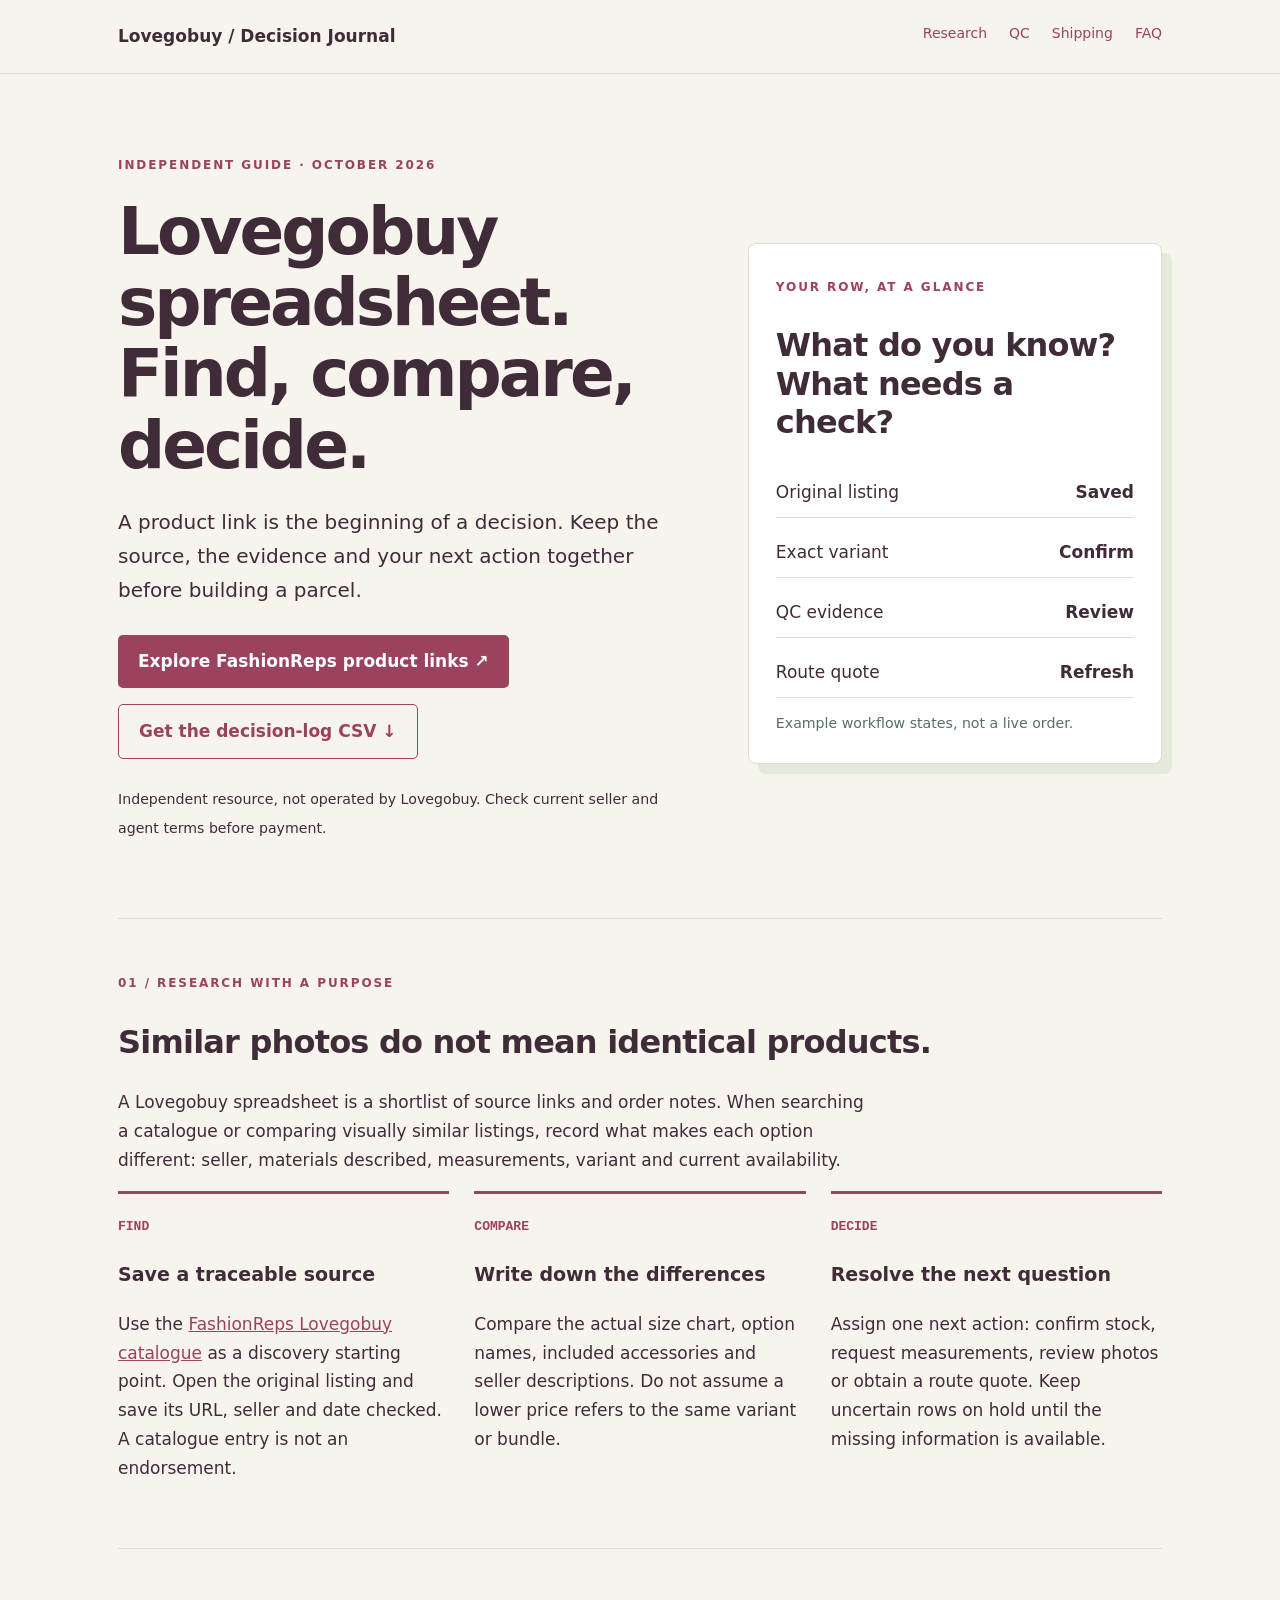
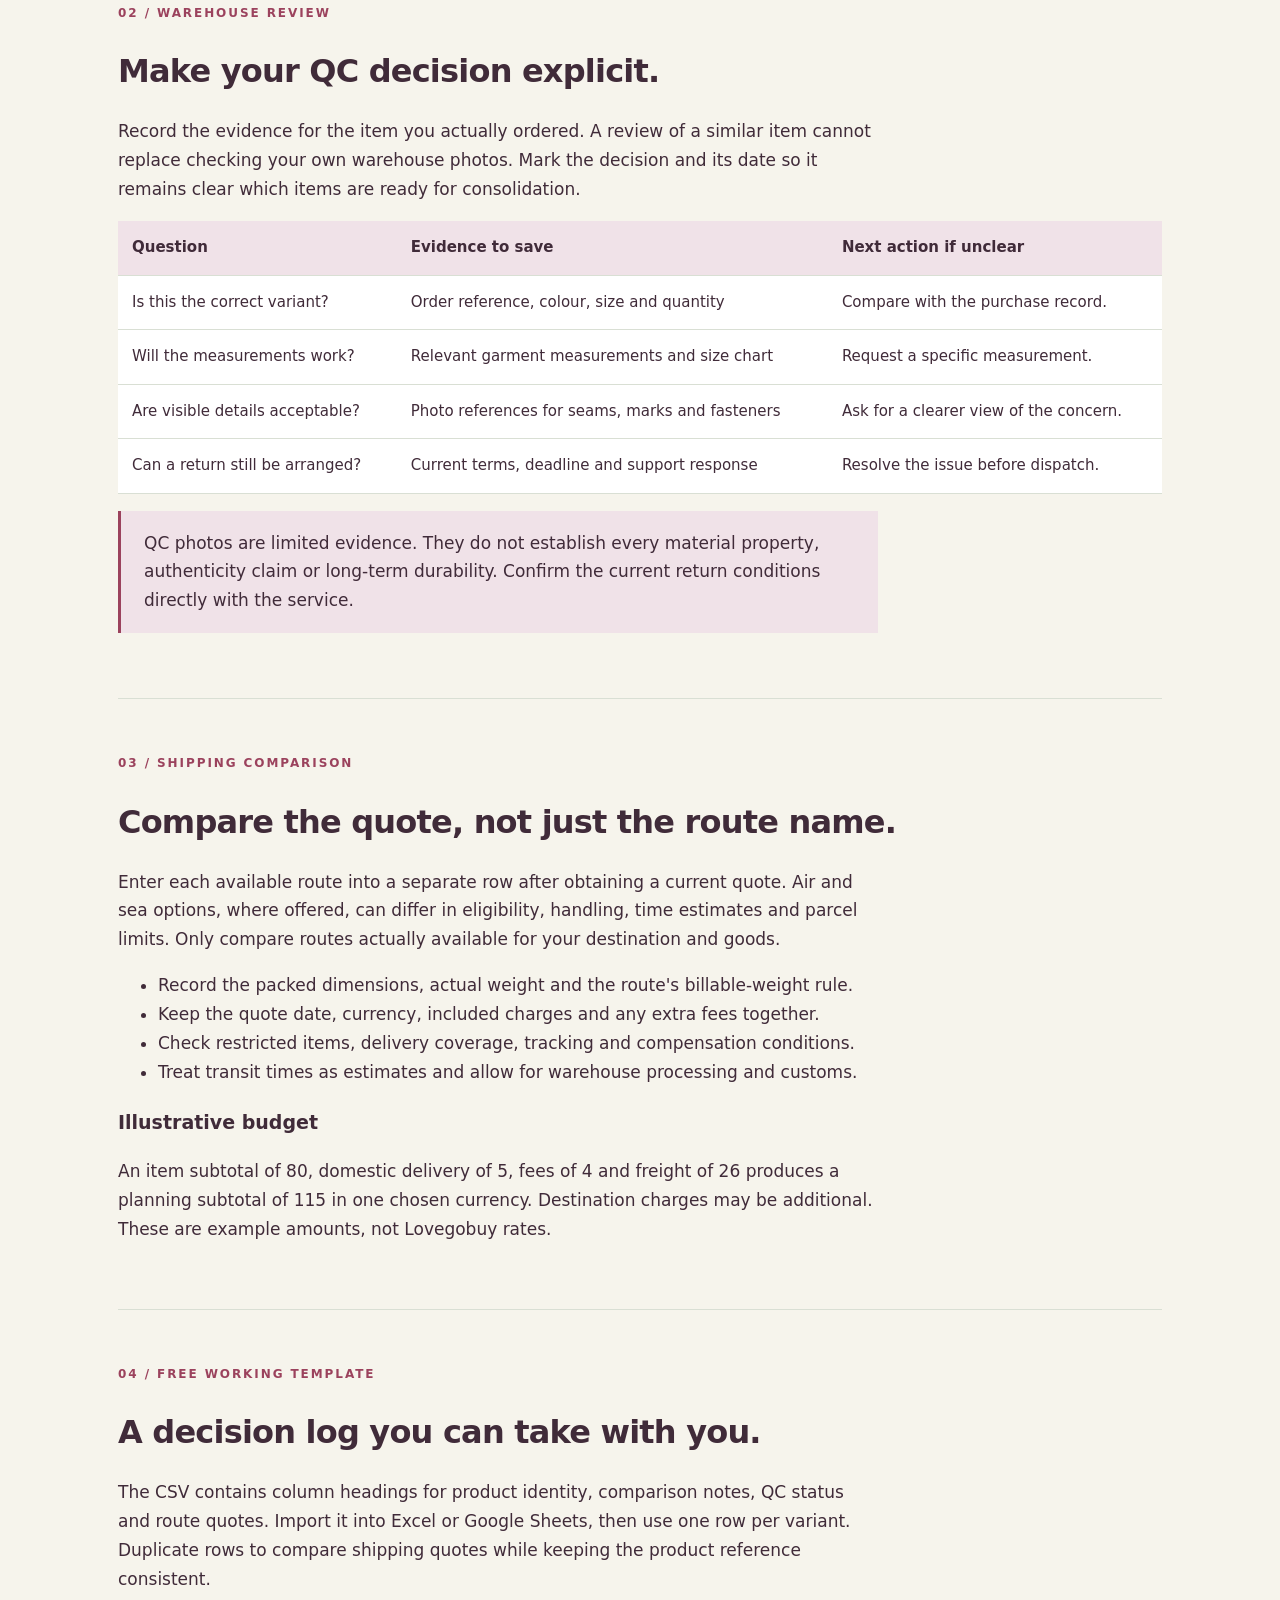
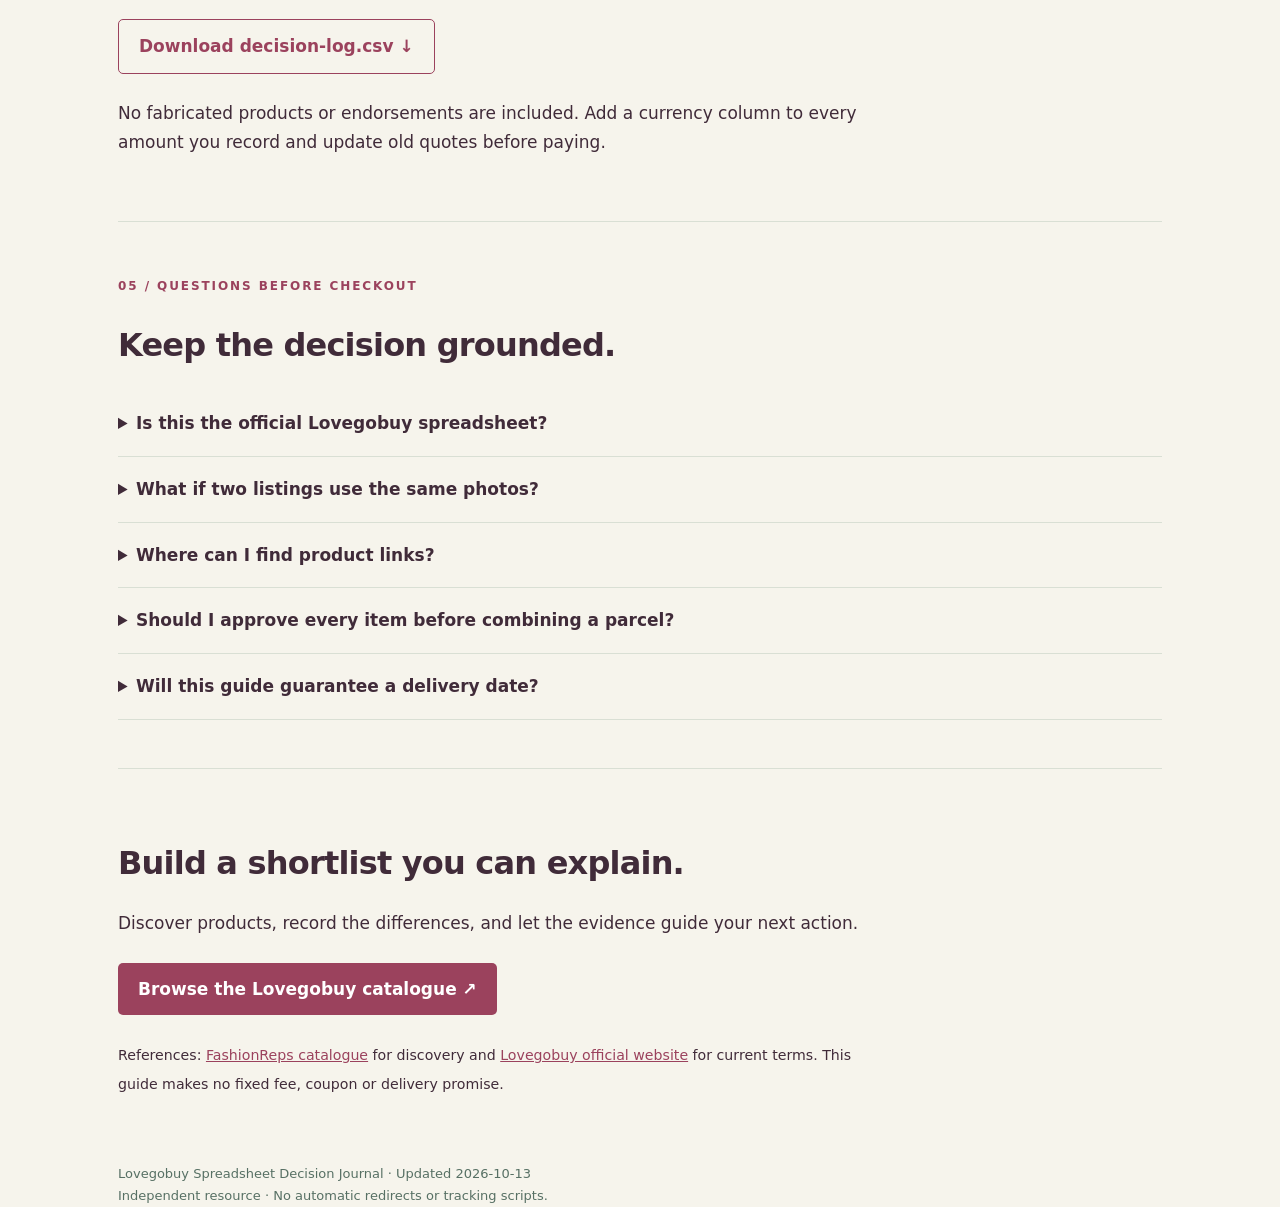
==== index.html @ b8642d1a "Publish Lovegobuy decision guide and CSV template" ====
<!doctype html><html lang="en"><head><meta charset="utf-8"><meta name="viewport" content="width=device-width,initial-scale=1"><title>Lovegobuy Spreadsheet — Link Research, QC & Shipping Decisions</title><meta name="description" content="Build a better Lovegobuy spreadsheet: compare source listings, record QC decisions and review shipping quotes. Download a free decision-log CSV."><link rel="canonical" href="https://lovegobuysheet.github.io/Lovegobuy-Spreadsheet/"><meta property="og:title" content="Lovegobuy Spreadsheet: Find, Compare, Decide"><meta property="og:url" content="https://lovegobuysheet.github.io/Lovegobuy-Spreadsheet/"><meta property="og:type" content="website"><style>:root{--ink:#402b39;--green:#9b425d;--paper:#f6f4ec;--line:#d9dfd4}*{box-sizing:border-box}body{margin:0;background:var(--paper);color:var(--ink);font:17px/1.7 system-ui,sans-serif}a{color:var(--green)}.wrap{max-width:1100px;margin:auto;padding:0 28px}header{border-bottom:1px solid var(--line)}nav{display:flex;justify-content:space-between;gap:20px;padding:22px 0;flex-wrap:wrap}nav a{text-decoration:none;font-size:14px}nav div{display:flex;gap:22px;flex-wrap:wrap}.hero{padding:75px 0 60px;display:grid;grid-template-columns:1.4fr 1fr;gap:50px;align-items:center}.eyebrow{text-transform:uppercase;font-size:12px;letter-spacing:.16em;color:var(--green);font-weight:700}h1{font-size:clamp(40px,5.5vw,66px);line-height:1.08;letter-spacing:-.045em;margin:18px 0 24px}h2{font-size:32px;line-height:1.2;letter-spacing:-.025em}h3{font-size:19px}p{max-width:760px}.lead{font-size:20px}.button{display:inline-block;padding:12px 20px;background:var(--green);color:white;text-decoration:none;border-radius:5px;margin:8px 10px 8px 0;font-weight:650}.secondary{background:transparent;color:var(--green);border:1px solid var(--green)}.sheet{background:white;border:1px solid var(--line);border-radius:8px;padding:27px;box-shadow:10px 10px 0 #e4e9dc}.sheet p{margin:10px 0;border-bottom:1px solid var(--line);padding:10px 0;display:flex;justify-content:space-between;gap:18px}.sheet small{color:#577064}.section{padding:48px 0;border-top:1px solid var(--line);scroll-margin-top:20px}.grid{display:grid;grid-template-columns:repeat(3,1fr);gap:25px}.step{border-top:3px solid var(--green);padding-top:16px}.number{font:700 13px monospace;color:var(--green)}table{border-collapse:collapse;width:100%;font-size:15px;background:white}td,th{text-align:left;padding:14px;border-bottom:1px solid var(--line);vertical-align:top}th{background:#f0e2e8}.table-wrap{overflow:auto}.note{padding:18px 23px;background:#f0e2e8;border-left:3px solid var(--green)}.budget{display:grid;grid-template-columns:1fr 1fr;gap:30px}label{display:block;margin:10px 0;font-size:14px}input{width:100%;padding:12px;border:1px solid #aebfb2;border-radius:4px;font:inherit}output{font-size:40px;display:block;font-weight:700}.total{background:#402b39;color:white;padding:30px;border-radius:6px}details{border-bottom:1px solid var(--line);padding:18px 0}summary{cursor:pointer;font-weight:650}footer{padding:35px 0;font-size:13px;color:#577064}@media(max-width:760px){.hero,.grid,.budget{grid-template-columns:1fr}.hero{padding:40px 0;gap:30px}.wrap{padding:0 20px}h2{font-size:27px}.section{padding:35px 0}} </style></head><body><header><div class="wrap"><nav><strong>Lovegobuy / Decision Journal</strong><div><a href="#research">Research</a><a href="#qc">QC</a><a href="#routes">Shipping</a><a href="#faq">FAQ</a></div></nav></div></header><main class="wrap"><section class="hero"><div><span class="eyebrow">Independent guide · October 2026</span><h1>Lovegobuy spreadsheet.<br>Find, compare, decide.</h1><p class="lead">A product link is the beginning of a decision. Keep the source, the evidence and your next action together before building a parcel.</p><a class="button" href="https://fashion-reps.net/lovegobuy-spreadsheet">Explore FashionReps product links ↗</a><a class="button secondary" href="decision-log.csv" download>Get the decision-log CSV ↓</a><p><small>Independent resource, not operated by Lovegobuy. Check current seller and agent terms before payment.</small></p></div><aside class="sheet"><span class="eyebrow">Your row, at a glance</span><h2>What do you know?<br>What needs a check?</h2><p><span>Original listing</span><strong>Saved</strong></p><p><span>Exact variant</span><strong>Confirm</strong></p><p><span>QC evidence</span><strong>Review</strong></p><p><span>Route quote</span><strong>Refresh</strong></p><small>Example workflow states, not a live order.</small></aside></section><section class="section" id="research"><span class="eyebrow">01 / Research with a purpose</span><h2>Similar photos do not mean identical products.</h2><p>A Lovegobuy spreadsheet is a shortlist of source links and order notes. When searching a catalogue or comparing visually similar listings, record what makes each option different: seller, materials described, measurements, variant and current availability.</p><div class="grid"><article class="step"><span class="number">FIND</span><h3>Save a traceable source</h3><p>Use the <a href="https://fashion-reps.net/lovegobuy-spreadsheet">FashionReps Lovegobuy catalogue</a> as a discovery starting point. Open the original listing and save its URL, seller and date checked. A catalogue entry is not an endorsement.</p></article><article class="step"><span class="number">COMPARE</span><h3>Write down the differences</h3><p>Compare the actual size chart, option names, included accessories and seller descriptions. Do not assume a lower price refers to the same variant or bundle.</p></article><article class="step"><span class="number">DECIDE</span><h3>Resolve the next question</h3><p>Assign one next action: confirm stock, request measurements, review photos or obtain a route quote. Keep uncertain rows on hold until the missing information is available.</p></article></div></section><section class="section" id="qc"><span class="eyebrow">02 / Warehouse review</span><h2>Make your QC decision explicit.</h2><p>Record the evidence for the item you actually ordered. A review of a similar item cannot replace checking your own warehouse photos. Mark the decision and its date so it remains clear which items are ready for consolidation.</p><div class="table-wrap"><table><thead><tr><th>Question</th><th>Evidence to save</th><th>Next action if unclear</th></tr></thead><tbody><tr><td>Is this the correct variant?</td><td>Order reference, colour, size and quantity</td><td>Compare with the purchase record.</td></tr><tr><td>Will the measurements work?</td><td>Relevant garment measurements and size chart</td><td>Request a specific measurement.</td></tr><tr><td>Are visible details acceptable?</td><td>Photo references for seams, marks and fasteners</td><td>Ask for a clearer view of the concern.</td></tr><tr><td>Can a return still be arranged?</td><td>Current terms, deadline and support response</td><td>Resolve the issue before dispatch.</td></tr></tbody></table></div><p class="note">QC photos are limited evidence. They do not establish every material property, authenticity claim or long-term durability. Confirm the current return conditions directly with the service.</p></section><section class="section" id="routes"><span class="eyebrow">03 / Shipping comparison</span><h2>Compare the quote, not just the route name.</h2><p>Enter each available route into a separate row after obtaining a current quote. Air and sea options, where offered, can differ in eligibility, handling, time estimates and parcel limits. Only compare routes actually available for your destination and goods.</p><ul><li>Record the packed dimensions, actual weight and the route's billable-weight rule.</li><li>Keep the quote date, currency, included charges and any extra fees together.</li><li>Check restricted items, delivery coverage, tracking and compensation conditions.</li><li>Treat transit times as estimates and allow for warehouse processing and customs.</li></ul><h3>Illustrative budget</h3><p>An item subtotal of 80, domestic delivery of 5, fees of 4 and freight of 26 produces a planning subtotal of 115 in one chosen currency. Destination charges may be additional. These are example amounts, not Lovegobuy rates.</p></section><section class="section"><span class="eyebrow">04 / Free working template</span><h2>A decision log you can take with you.</h2><p>The CSV contains column headings for product identity, comparison notes, QC status and route quotes. Import it into Excel or Google Sheets, then use one row per variant. Duplicate rows to compare shipping quotes while keeping the product reference consistent.</p><a class="button secondary" href="decision-log.csv" download>Download decision-log.csv ↓</a><p>No fabricated products or endorsements are included. Add a currency column to every amount you record and update old quotes before paying.</p></section><section class="section" id="faq"><span class="eyebrow">05 / Questions before checkout</span><h2>Keep the decision grounded.</h2><details><summary>Is this the official Lovegobuy spreadsheet?</summary><p>No. This independent guide helps organize your research. Visit <a href="https://www.lovegobuy.com/">Lovegobuy</a> for current platform terms and account support.</p></details><details><summary>What if two listings use the same photos?</summary><p>Check the original sellers, descriptions, variants and measurements separately. Matching pictures do not prove matching goods.</p></details><details><summary>Where can I find product links?</summary><p>Browse the <a href="https://fashion-reps.net/lovegobuy-spreadsheet">FashionReps Lovegobuy product catalogue</a>, then verify the source listing, stock and selected variant before ordering.</p></details><details><summary>Should I approve every item before combining a parcel?</summary><p>Resolve open QC questions and record your keep or return decision before international dispatch. Confirm the agent's current process and deadlines.</p></details><details><summary>Will this guide guarantee a delivery date?</summary><p>No. Route availability, processing, customs and local delivery can change. Use a current quote and the applicable service terms.</p></details></section><section class="section"><h2>Build a shortlist you can explain.</h2><p>Discover products, record the differences, and let the evidence guide your next action.</p><a class="button" href="https://fashion-reps.net/lovegobuy-spreadsheet">Browse the Lovegobuy catalogue ↗</a><p><small>References: <a href="https://fashion-reps.net/lovegobuy-spreadsheet">FashionReps catalogue</a> for discovery and <a href="https://www.lovegobuy.com/">Lovegobuy official website</a> for current terms. This guide makes no fixed fee, coupon or delivery promise.</small></p></section></main><footer class="wrap">Lovegobuy Spreadsheet Decision Journal · Updated 2026-10-13<br>Independent resource · No automatic redirects or tracking scripts.</footer></body></html>
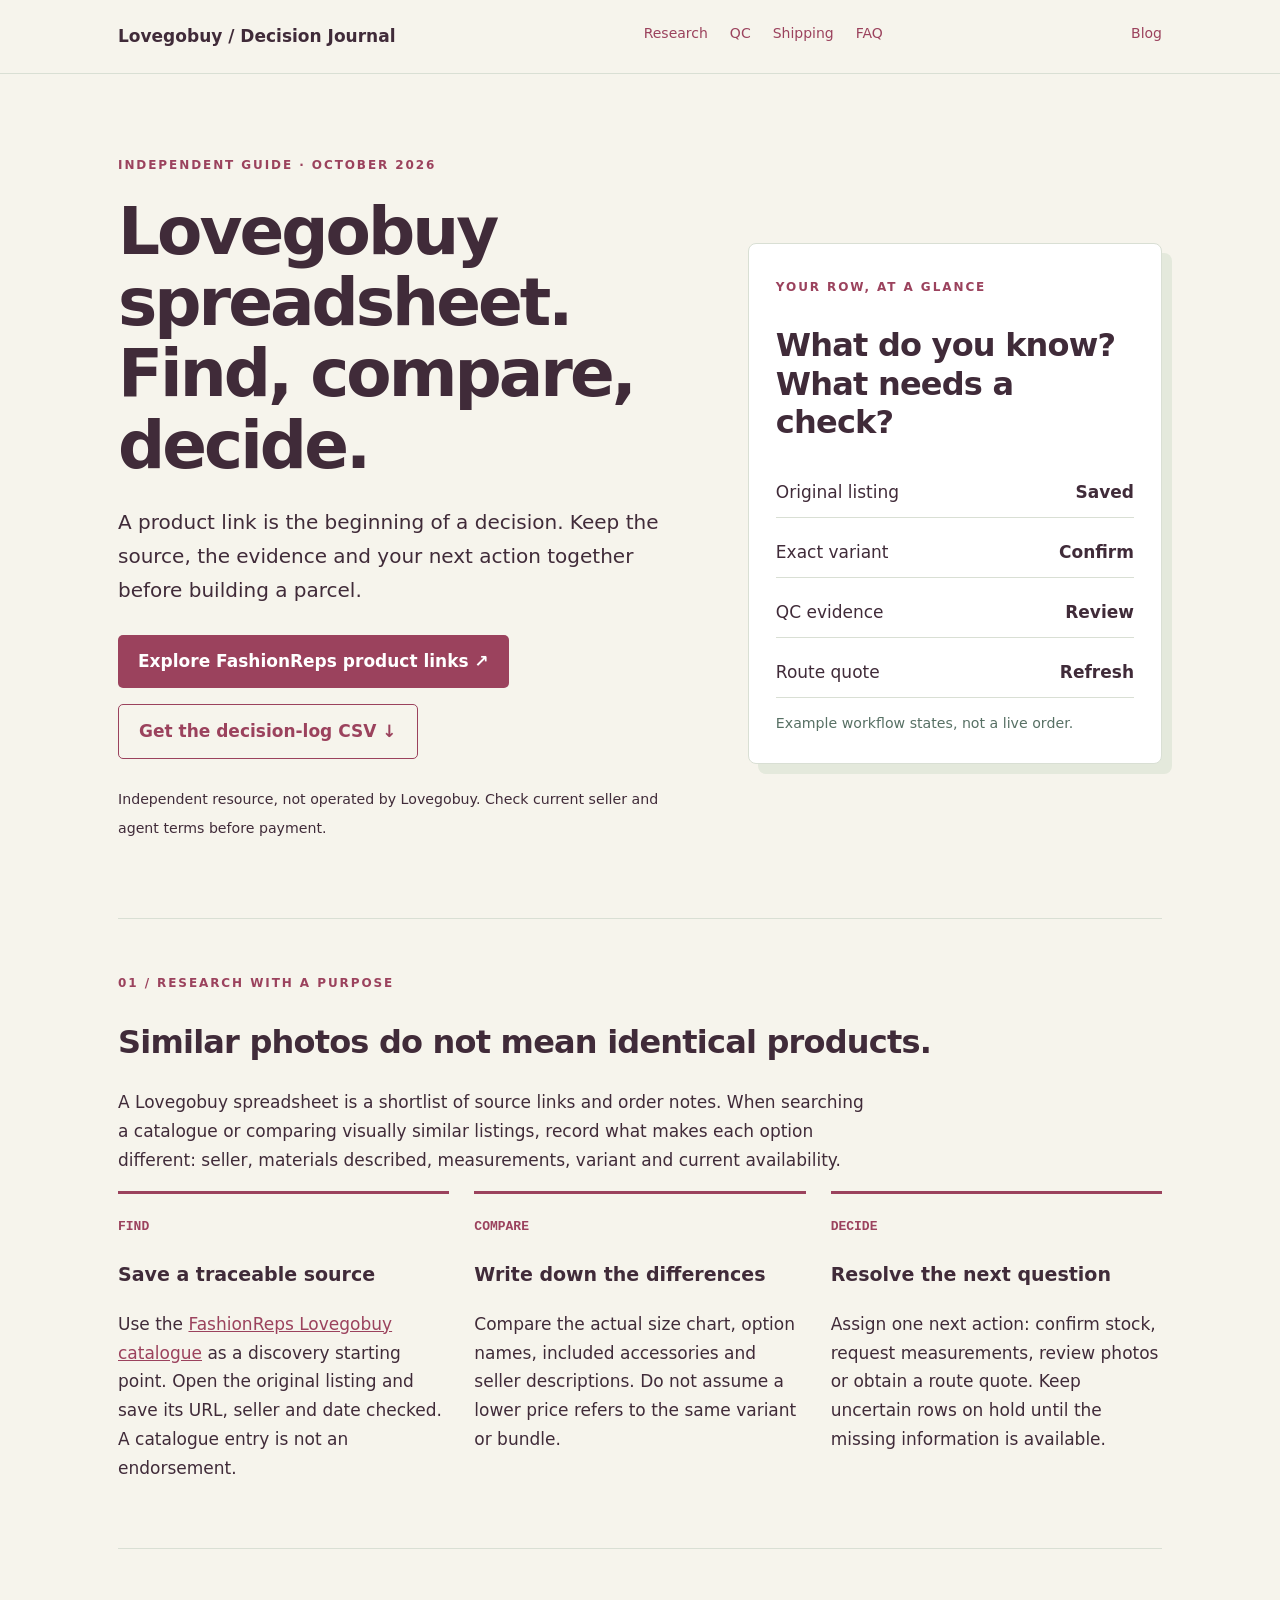
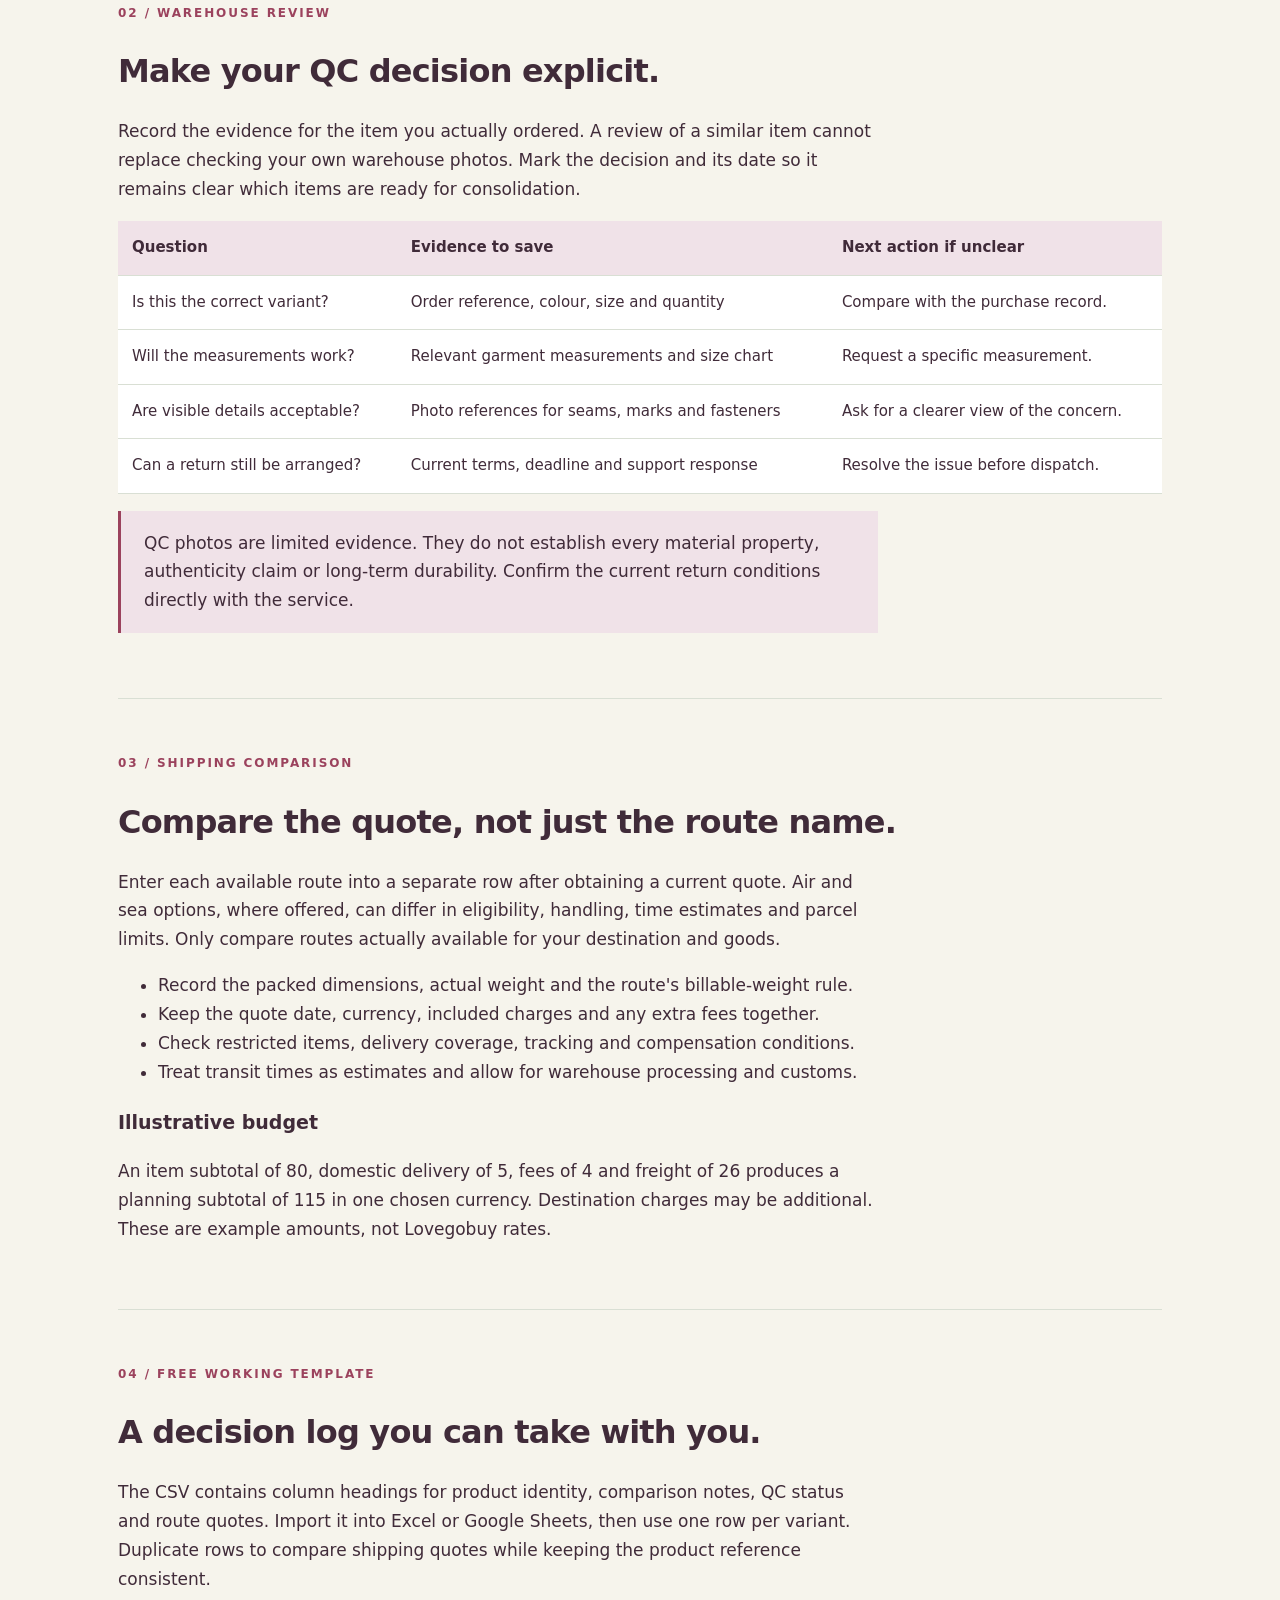
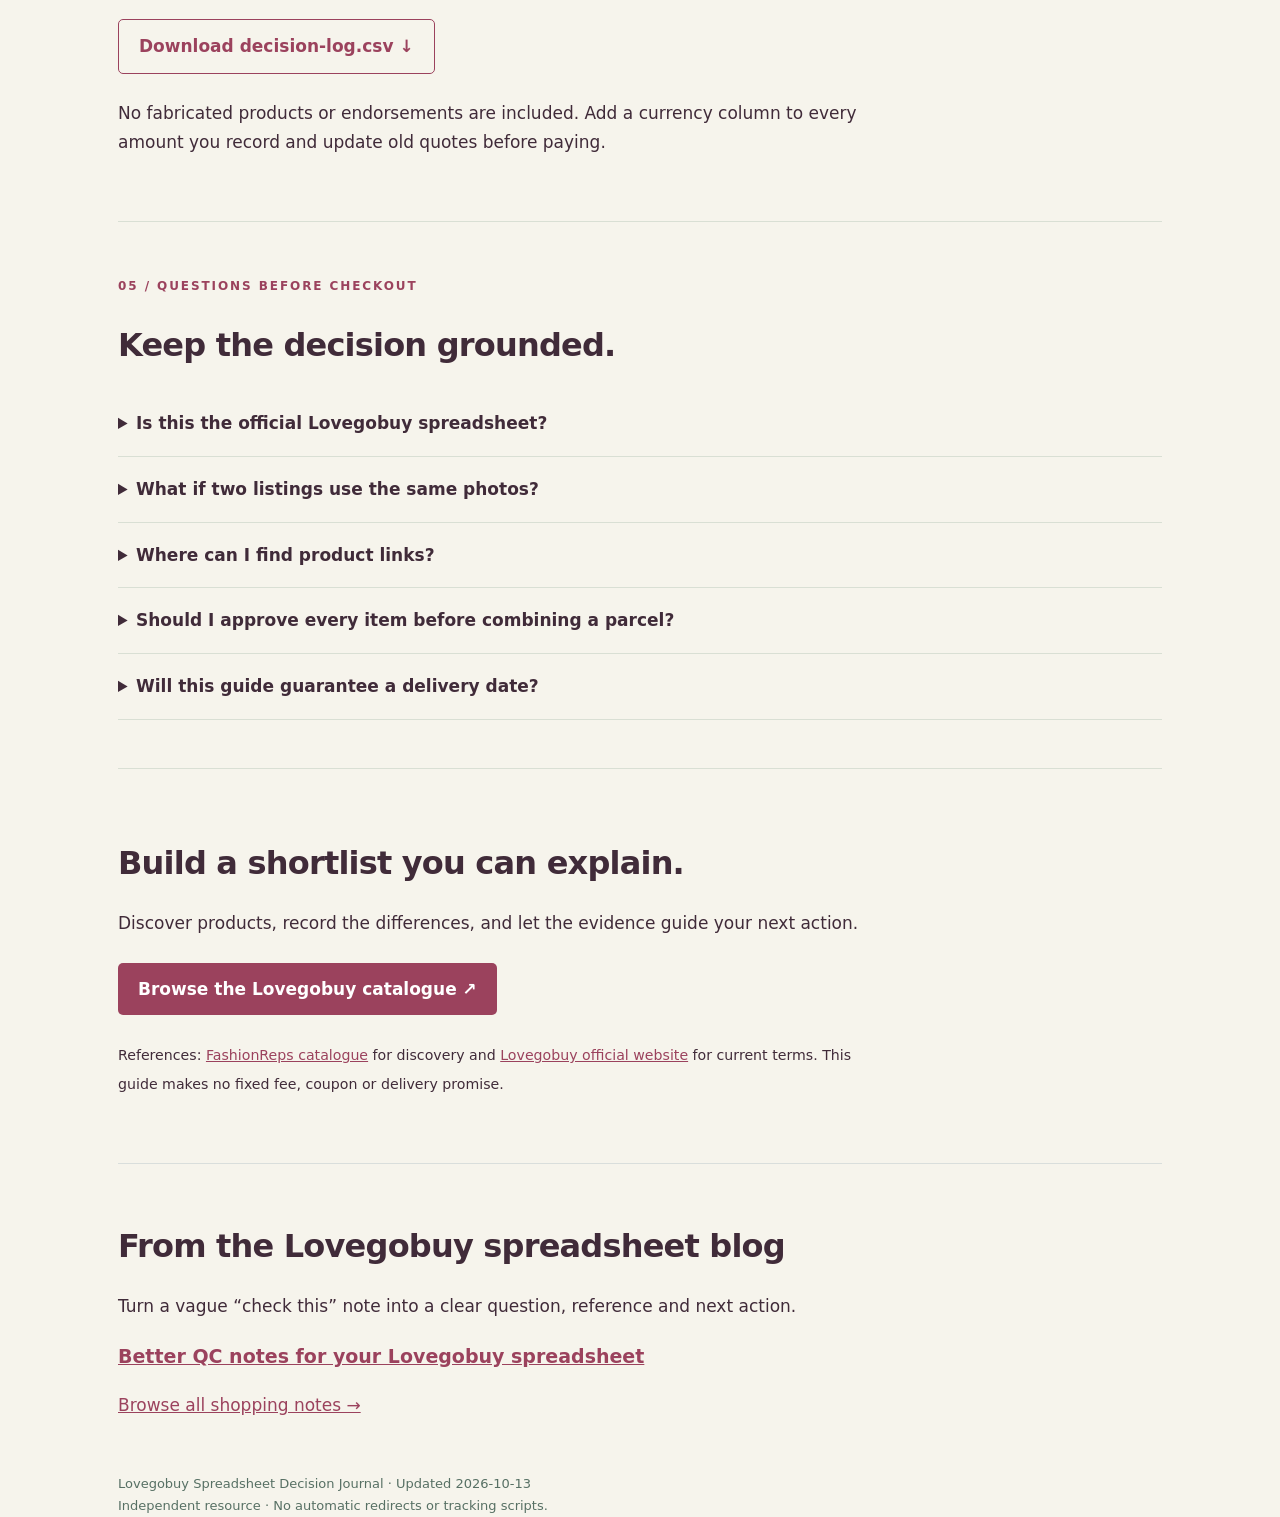
==== commit d279a662: "Add blog section and first shopping notes article" ====
--- a/index.html
+++ b/index.html
@@ -1 +1 @@
-<!doctype html><html lang="en"><head><meta charset="utf-8"><meta name="viewport" content="width=device-width,initial-scale=1"><title>Lovegobuy Spreadsheet — Link Research, QC & Shipping Decisions</title><meta name="description" content="Build a better Lovegobuy spreadsheet: compare source listings, record QC decisions and review shipping quotes. Download a free decision-log CSV."><link rel="canonical" href="https://lovegobuysheet.github.io/Lovegobuy-Spreadsheet/"><meta property="og:title" content="Lovegobuy Spreadsheet: Find, Compare, Decide"><meta property="og:url" content="https://lovegobuysheet.github.io/Lovegobuy-Spreadsheet/"><meta property="og:type" content="website"><style>:root{--ink:#402b39;--green:#9b425d;--paper:#f6f4ec;--line:#d9dfd4}*{box-sizing:border-box}body{margin:0;background:var(--paper);color:var(--ink);font:17px/1.7 system-ui,sans-serif}a{color:var(--green)}.wrap{max-width:1100px;margin:auto;padding:0 28px}header{border-bottom:1px solid var(--line)}nav{display:flex;justify-content:space-between;gap:20px;padding:22px 0;flex-wrap:wrap}nav a{text-decoration:none;font-size:14px}nav div{display:flex;gap:22px;flex-wrap:wrap}.hero{padding:75px 0 60px;display:grid;grid-template-columns:1.4fr 1fr;gap:50px;align-items:center}.eyebrow{text-transform:uppercase;font-size:12px;letter-spacing:.16em;color:var(--green);font-weight:700}h1{font-size:clamp(40px,5.5vw,66px);line-height:1.08;letter-spacing:-.045em;margin:18px 0 24px}h2{font-size:32px;line-height:1.2;letter-spacing:-.025em}h3{font-size:19px}p{max-width:760px}.lead{font-size:20px}.button{display:inline-block;padding:12px 20px;background:var(--green);color:white;text-decoration:none;border-radius:5px;margin:8px 10px 8px 0;font-weight:650}.secondary{background:transparent;color:var(--green);border:1px solid var(--green)}.sheet{background:white;border:1px solid var(--line);border-radius:8px;padding:27px;box-shadow:10px 10px 0 #e4e9dc}.sheet p{margin:10px 0;border-bottom:1px solid var(--line);padding:10px 0;display:flex;justify-content:space-between;gap:18px}.sheet small{color:#577064}.section{padding:48px 0;border-top:1px solid var(--line);scroll-margin-top:20px}.grid{display:grid;grid-template-columns:repeat(3,1fr);gap:25px}.step{border-top:3px solid var(--green);padding-top:16px}.number{font:700 13px monospace;color:var(--green)}table{border-collapse:collapse;width:100%;font-size:15px;background:white}td,th{text-align:left;padding:14px;border-bottom:1px solid var(--line);vertical-align:top}th{background:#f0e2e8}.table-wrap{overflow:auto}.note{padding:18px 23px;background:#f0e2e8;border-left:3px solid var(--green)}.budget{display:grid;grid-template-columns:1fr 1fr;gap:30px}label{display:block;margin:10px 0;font-size:14px}input{width:100%;padding:12px;border:1px solid #aebfb2;border-radius:4px;font:inherit}output{font-size:40px;display:block;font-weight:700}.total{background:#402b39;color:white;padding:30px;border-radius:6px}details{border-bottom:1px solid var(--line);padding:18px 0}summary{cursor:pointer;font-weight:650}footer{padding:35px 0;font-size:13px;color:#577064}@media(max-width:760px){.hero,.grid,.budget{grid-template-columns:1fr}.hero{padding:40px 0;gap:30px}.wrap{padding:0 20px}h2{font-size:27px}.section{padding:35px 0}} </style></head><body><header><div class="wrap"><nav><strong>Lovegobuy / Decision Journal</strong><div><a href="#research">Research</a><a href="#qc">QC</a><a href="#routes">Shipping</a><a href="#faq">FAQ</a></div></nav></div></header><main class="wrap"><section class="hero"><div><span class="eyebrow">Independent guide · October 2026</span><h1>Lovegobuy spreadsheet.<br>Find, compare, decide.</h1><p class="lead">A product link is the beginning of a decision. Keep the source, the evidence and your next action together before building a parcel.</p><a class="button" href="https://fashion-reps.net/lovegobuy-spreadsheet">Explore FashionReps product links ↗</a><a class="button secondary" href="decision-log.csv" download>Get the decision-log CSV ↓</a><p><small>Independent resource, not operated by Lovegobuy. Check current seller and agent terms before payment.</small></p></div><aside class="sheet"><span class="eyebrow">Your row, at a glance</span><h2>What do you know?<br>What needs a check?</h2><p><span>Original listing</span><strong>Saved</strong></p><p><span>Exact variant</span><strong>Confirm</strong></p><p><span>QC evidence</span><strong>Review</strong></p><p><span>Route quote</span><strong>Refresh</strong></p><small>Example workflow states, not a live order.</small></aside></section><section class="section" id="research"><span class="eyebrow">01 / Research with a purpose</span><h2>Similar photos do not mean identical products.</h2><p>A Lovegobuy spreadsheet is a shortlist of source links and order notes. When searching a catalogue or comparing visually similar listings, record what makes each option different: seller, materials described, measurements, variant and current availability.</p><div class="grid"><article class="step"><span class="number">FIND</span><h3>Save a traceable source</h3><p>Use the <a href="https://fashion-reps.net/lovegobuy-spreadsheet">FashionReps Lovegobuy catalogue</a> as a discovery starting point. Open the original listing and save its URL, seller and date checked. A catalogue entry is not an endorsement.</p></article><article class="step"><span class="number">COMPARE</span><h3>Write down the differences</h3><p>Compare the actual size chart, option names, included accessories and seller descriptions. Do not assume a lower price refers to the same variant or bundle.</p></article><article class="step"><span class="number">DECIDE</span><h3>Resolve the next question</h3><p>Assign one next action: confirm stock, request measurements, review photos or obtain a route quote. Keep uncertain rows on hold until the missing information is available.</p></article></div></section><section class="section" id="qc"><span class="eyebrow">02 / Warehouse review</span><h2>Make your QC decision explicit.</h2><p>Record the evidence for the item you actually ordered. A review of a similar item cannot replace checking your own warehouse photos. Mark the decision and its date so it remains clear which items are ready for consolidation.</p><div class="table-wrap"><table><thead><tr><th>Question</th><th>Evidence to save</th><th>Next action if unclear</th></tr></thead><tbody><tr><td>Is this the correct variant?</td><td>Order reference, colour, size and quantity</td><td>Compare with the purchase record.</td></tr><tr><td>Will the measurements work?</td><td>Relevant garment measurements and size chart</td><td>Request a specific measurement.</td></tr><tr><td>Are visible details acceptable?</td><td>Photo references for seams, marks and fasteners</td><td>Ask for a clearer view of the concern.</td></tr><tr><td>Can a return still be arranged?</td><td>Current terms, deadline and support response</td><td>Resolve the issue before dispatch.</td></tr></tbody></table></div><p class="note">QC photos are limited evidence. They do not establish every material property, authenticity claim or long-term durability. Confirm the current return conditions directly with the service.</p></section><section class="section" id="routes"><span class="eyebrow">03 / Shipping comparison</span><h2>Compare the quote, not just the route name.</h2><p>Enter each available route into a separate row after obtaining a current quote. Air and sea options, where offered, can differ in eligibility, handling, time estimates and parcel limits. Only compare routes actually available for your destination and goods.</p><ul><li>Record the packed dimensions, actual weight and the route's billable-weight rule.</li><li>Keep the quote date, currency, included charges and any extra fees together.</li><li>Check restricted items, delivery coverage, tracking and compensation conditions.</li><li>Treat transit times as estimates and allow for warehouse processing and customs.</li></ul><h3>Illustrative budget</h3><p>An item subtotal of 80, domestic delivery of 5, fees of 4 and freight of 26 produces a planning subtotal of 115 in one chosen currency. Destination charges may be additional. These are example amounts, not Lovegobuy rates.</p></section><section class="section"><span class="eyebrow">04 / Free working template</span><h2>A decision log you can take with you.</h2><p>The CSV contains column headings for product identity, comparison notes, QC status and route quotes. Import it into Excel or Google Sheets, then use one row per variant. Duplicate rows to compare shipping quotes while keeping the product reference consistent.</p><a class="button secondary" href="decision-log.csv" download>Download decision-log.csv ↓</a><p>No fabricated products or endorsements are included. Add a currency column to every amount you record and update old quotes before paying.</p></section><section class="section" id="faq"><span class="eyebrow">05 / Questions before checkout</span><h2>Keep the decision grounded.</h2><details><summary>Is this the official Lovegobuy spreadsheet?</summary><p>No. This independent guide helps organize your research. Visit <a href="https://www.lovegobuy.com/">Lovegobuy</a> for current platform terms and account support.</p></details><details><summary>What if two listings use the same photos?</summary><p>Check the original sellers, descriptions, variants and measurements separately. Matching pictures do not prove matching goods.</p></details><details><summary>Where can I find product links?</summary><p>Browse the <a href="https://fashion-reps.net/lovegobuy-spreadsheet">FashionReps Lovegobuy product catalogue</a>, then verify the source listing, stock and selected variant before ordering.</p></details><details><summary>Should I approve every item before combining a parcel?</summary><p>Resolve open QC questions and record your keep or return decision before international dispatch. Confirm the agent's current process and deadlines.</p></details><details><summary>Will this guide guarantee a delivery date?</summary><p>No. Route availability, processing, customs and local delivery can change. Use a current quote and the applicable service terms.</p></details></section><section class="section"><h2>Build a shortlist you can explain.</h2><p>Discover products, record the differences, and let the evidence guide your next action.</p><a class="button" href="https://fashion-reps.net/lovegobuy-spreadsheet">Browse the Lovegobuy catalogue ↗</a><p><small>References: <a href="https://fashion-reps.net/lovegobuy-spreadsheet">FashionReps catalogue</a> for discovery and <a href="https://www.lovegobuy.com/">Lovegobuy official website</a> for current terms. This guide makes no fixed fee, coupon or delivery promise.</small></p></section></main><footer class="wrap">Lovegobuy Spreadsheet Decision Journal · Updated 2026-10-13<br>Independent resource · No automatic redirects or tracking scripts.</footer></body></html>+<!doctype html><html lang="en"><head><meta charset="utf-8"><meta name="viewport" content="width=device-width,initial-scale=1"><title>Lovegobuy Spreadsheet — Link Research, QC & Shipping Decisions</title><meta name="description" content="Build a better Lovegobuy spreadsheet: compare source listings, record QC decisions and review shipping quotes. Download a free decision-log CSV."><link rel="canonical" href="https://lovegobuysheet.github.io/Lovegobuy-Spreadsheet/"><meta property="og:title" content="Lovegobuy Spreadsheet: Find, Compare, Decide"><meta property="og:url" content="https://lovegobuysheet.github.io/Lovegobuy-Spreadsheet/"><meta property="og:type" content="website"><style>:root{--ink:#402b39;--green:#9b425d;--paper:#f6f4ec;--line:#d9dfd4}*{box-sizing:border-box}body{margin:0;background:var(--paper);color:var(--ink);font:17px/1.7 system-ui,sans-serif}a{color:var(--green)}.wrap{max-width:1100px;margin:auto;padding:0 28px}header{border-bottom:1px solid var(--line)}nav{display:flex;justify-content:space-between;gap:20px;padding:22px 0;flex-wrap:wrap}nav a{text-decoration:none;font-size:14px}nav div{display:flex;gap:22px;flex-wrap:wrap}.hero{padding:75px 0 60px;display:grid;grid-template-columns:1.4fr 1fr;gap:50px;align-items:center}.eyebrow{text-transform:uppercase;font-size:12px;letter-spacing:.16em;color:var(--green);font-weight:700}h1{font-size:clamp(40px,5.5vw,66px);line-height:1.08;letter-spacing:-.045em;margin:18px 0 24px}h2{font-size:32px;line-height:1.2;letter-spacing:-.025em}h3{font-size:19px}p{max-width:760px}.lead{font-size:20px}.button{display:inline-block;padding:12px 20px;background:var(--green);color:white;text-decoration:none;border-radius:5px;margin:8px 10px 8px 0;font-weight:650}.secondary{background:transparent;color:var(--green);border:1px solid var(--green)}.sheet{background:white;border:1px solid var(--line);border-radius:8px;padding:27px;box-shadow:10px 10px 0 #e4e9dc}.sheet p{margin:10px 0;border-bottom:1px solid var(--line);padding:10px 0;display:flex;justify-content:space-between;gap:18px}.sheet small{color:#577064}.section{padding:48px 0;border-top:1px solid var(--line);scroll-margin-top:20px}.grid{display:grid;grid-template-columns:repeat(3,1fr);gap:25px}.step{border-top:3px solid var(--green);padding-top:16px}.number{font:700 13px monospace;color:var(--green)}table{border-collapse:collapse;width:100%;font-size:15px;background:white}td,th{text-align:left;padding:14px;border-bottom:1px solid var(--line);vertical-align:top}th{background:#f0e2e8}.table-wrap{overflow:auto}.note{padding:18px 23px;background:#f0e2e8;border-left:3px solid var(--green)}.budget{display:grid;grid-template-columns:1fr 1fr;gap:30px}label{display:block;margin:10px 0;font-size:14px}input{width:100%;padding:12px;border:1px solid #aebfb2;border-radius:4px;font:inherit}output{font-size:40px;display:block;font-weight:700}.total{background:#402b39;color:white;padding:30px;border-radius:6px}details{border-bottom:1px solid var(--line);padding:18px 0}summary{cursor:pointer;font-weight:650}footer{padding:35px 0;font-size:13px;color:#577064}@media(max-width:760px){.hero,.grid,.budget{grid-template-columns:1fr}.hero{padding:40px 0;gap:30px}.wrap{padding:0 20px}h2{font-size:27px}.section{padding:35px 0}} </style></head><body><header><div class="wrap"><nav><strong>Lovegobuy / Decision Journal</strong><div><a href="#research">Research</a><a href="#qc">QC</a><a href="#routes">Shipping</a><a href="#faq">FAQ</a></div><a href="blog.html">Blog</a></nav></div></header><main class="wrap"><section class="hero"><div><span class="eyebrow">Independent guide · October 2026</span><h1>Lovegobuy spreadsheet.<br>Find, compare, decide.</h1><p class="lead">A product link is the beginning of a decision. Keep the source, the evidence and your next action together before building a parcel.</p><a class="button" href="https://fashion-reps.net/lovegobuy-spreadsheet">Explore FashionReps product links ↗</a><a class="button secondary" href="decision-log.csv" download>Get the decision-log CSV ↓</a><p><small>Independent resource, not operated by Lovegobuy. Check current seller and agent terms before payment.</small></p></div><aside class="sheet"><span class="eyebrow">Your row, at a glance</span><h2>What do you know?<br>What needs a check?</h2><p><span>Original listing</span><strong>Saved</strong></p><p><span>Exact variant</span><strong>Confirm</strong></p><p><span>QC evidence</span><strong>Review</strong></p><p><span>Route quote</span><strong>Refresh</strong></p><small>Example workflow states, not a live order.</small></aside></section><section class="section" id="research"><span class="eyebrow">01 / Research with a purpose</span><h2>Similar photos do not mean identical products.</h2><p>A Lovegobuy spreadsheet is a shortlist of source links and order notes. When searching a catalogue or comparing visually similar listings, record what makes each option different: seller, materials described, measurements, variant and current availability.</p><div class="grid"><article class="step"><span class="number">FIND</span><h3>Save a traceable source</h3><p>Use the <a href="https://fashion-reps.net/lovegobuy-spreadsheet">FashionReps Lovegobuy catalogue</a> as a discovery starting point. Open the original listing and save its URL, seller and date checked. A catalogue entry is not an endorsement.</p></article><article class="step"><span class="number">COMPARE</span><h3>Write down the differences</h3><p>Compare the actual size chart, option names, included accessories and seller descriptions. Do not assume a lower price refers to the same variant or bundle.</p></article><article class="step"><span class="number">DECIDE</span><h3>Resolve the next question</h3><p>Assign one next action: confirm stock, request measurements, review photos or obtain a route quote. Keep uncertain rows on hold until the missing information is available.</p></article></div></section><section class="section" id="qc"><span class="eyebrow">02 / Warehouse review</span><h2>Make your QC decision explicit.</h2><p>Record the evidence for the item you actually ordered. A review of a similar item cannot replace checking your own warehouse photos. Mark the decision and its date so it remains clear which items are ready for consolidation.</p><div class="table-wrap"><table><thead><tr><th>Question</th><th>Evidence to save</th><th>Next action if unclear</th></tr></thead><tbody><tr><td>Is this the correct variant?</td><td>Order reference, colour, size and quantity</td><td>Compare with the purchase record.</td></tr><tr><td>Will the measurements work?</td><td>Relevant garment measurements and size chart</td><td>Request a specific measurement.</td></tr><tr><td>Are visible details acceptable?</td><td>Photo references for seams, marks and fasteners</td><td>Ask for a clearer view of the concern.</td></tr><tr><td>Can a return still be arranged?</td><td>Current terms, deadline and support response</td><td>Resolve the issue before dispatch.</td></tr></tbody></table></div><p class="note">QC photos are limited evidence. They do not establish every material property, authenticity claim or long-term durability. Confirm the current return conditions directly with the service.</p></section><section class="section" id="routes"><span class="eyebrow">03 / Shipping comparison</span><h2>Compare the quote, not just the route name.</h2><p>Enter each available route into a separate row after obtaining a current quote. Air and sea options, where offered, can differ in eligibility, handling, time estimates and parcel limits. Only compare routes actually available for your destination and goods.</p><ul><li>Record the packed dimensions, actual weight and the route's billable-weight rule.</li><li>Keep the quote date, currency, included charges and any extra fees together.</li><li>Check restricted items, delivery coverage, tracking and compensation conditions.</li><li>Treat transit times as estimates and allow for warehouse processing and customs.</li></ul><h3>Illustrative budget</h3><p>An item subtotal of 80, domestic delivery of 5, fees of 4 and freight of 26 produces a planning subtotal of 115 in one chosen currency. Destination charges may be additional. These are example amounts, not Lovegobuy rates.</p></section><section class="section"><span class="eyebrow">04 / Free working template</span><h2>A decision log you can take with you.</h2><p>The CSV contains column headings for product identity, comparison notes, QC status and route quotes. Import it into Excel or Google Sheets, then use one row per variant. Duplicate rows to compare shipping quotes while keeping the product reference consistent.</p><a class="button secondary" href="decision-log.csv" download>Download decision-log.csv ↓</a><p>No fabricated products or endorsements are included. Add a currency column to every amount you record and update old quotes before paying.</p></section><section class="section" id="faq"><span class="eyebrow">05 / Questions before checkout</span><h2>Keep the decision grounded.</h2><details><summary>Is this the official Lovegobuy spreadsheet?</summary><p>No. This independent guide helps organize your research. Visit <a href="https://www.lovegobuy.com/">Lovegobuy</a> for current platform terms and account support.</p></details><details><summary>What if two listings use the same photos?</summary><p>Check the original sellers, descriptions, variants and measurements separately. Matching pictures do not prove matching goods.</p></details><details><summary>Where can I find product links?</summary><p>Browse the <a href="https://fashion-reps.net/lovegobuy-spreadsheet">FashionReps Lovegobuy product catalogue</a>, then verify the source listing, stock and selected variant before ordering.</p></details><details><summary>Should I approve every item before combining a parcel?</summary><p>Resolve open QC questions and record your keep or return decision before international dispatch. Confirm the agent's current process and deadlines.</p></details><details><summary>Will this guide guarantee a delivery date?</summary><p>No. Route availability, processing, customs and local delivery can change. Use a current quote and the applicable service terms.</p></details></section><section class="section"><h2>Build a shortlist you can explain.</h2><p>Discover products, record the differences, and let the evidence guide your next action.</p><a class="button" href="https://fashion-reps.net/lovegobuy-spreadsheet">Browse the Lovegobuy catalogue ↗</a><p><small>References: <a href="https://fashion-reps.net/lovegobuy-spreadsheet">FashionReps catalogue</a> for discovery and <a href="https://www.lovegobuy.com/">Lovegobuy official website</a> for current terms. This guide makes no fixed fee, coupon or delivery promise.</small></p></section><!-- fleet-blog:start --><section id="blog" style="padding:36px 0;border-top:1px solid #d9dedc"><h2>From the Lovegobuy spreadsheet blog</h2><p>Turn a vague “check this” note into a clear question, reference and next action.</p><h3><a href="blog-write-qc-notes-that-lead-to-a-decision.html">Better QC notes for your Lovegobuy spreadsheet</a></h3><p><a href="blog.html">Browse all shopping notes →</a></p></section><!-- fleet-blog:end --></main><footer class="wrap">Lovegobuy Spreadsheet Decision Journal · Updated 2026-10-13<br>Independent resource · No automatic redirects or tracking scripts.</footer></body></html>
